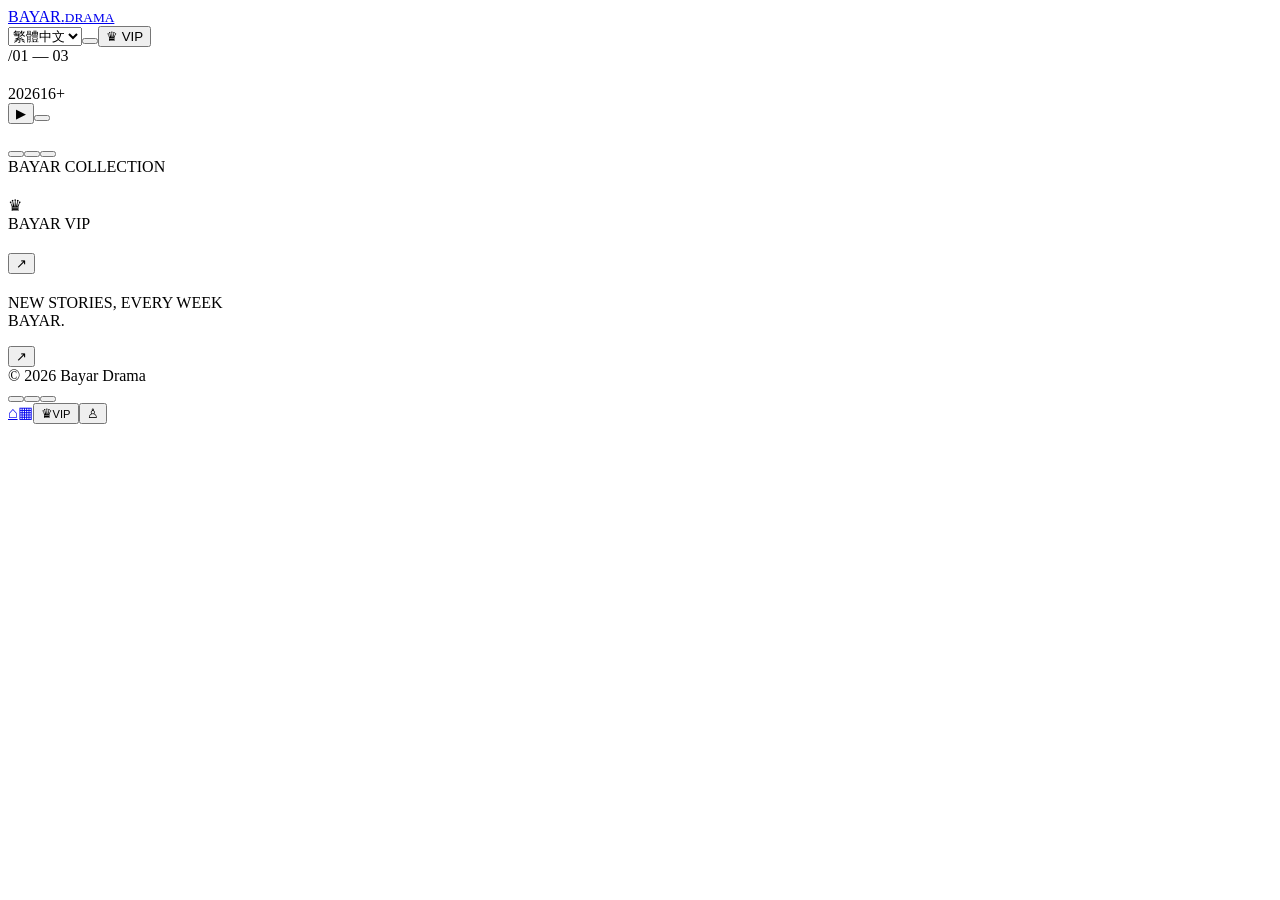
==== index.html @ 7ea013ab "Add interactive demo: index.html" ====
<!doctype html>
<html lang="zh-Hant">
<head><meta charset="utf-8"><meta name="viewport" content="width=device-width,initial-scale=1"><title>BAYAR DRAMA — 故事很短，心動很久。</title><meta name="description" content="Bayar Drama short drama homepage preview"><link rel="stylesheet" href="styles.css?v=4"><link rel="stylesheet" href="experience.css"><link rel="icon" href="data:image/svg+xml,%3Csvg xmlns='http://www.w3.org/2000/svg' viewBox='0 0 64 64'%3E%3Crect width='64' height='64' rx='15' fill='%230A0A0D'/%3E%3Ctext x='15' y='47' font-size='44' font-family='Arial' font-weight='bold' fill='%23B89457'%3EB%3C/text%3E%3C/svg%3E"></head>
<body>
<header class="header"><a class="brand" href="#home" aria-label="Bayar Drama"><span>BAYAR<span class="brand-dot">.</span></span><small>DRAMA</small></a><nav class="desktop-nav"><a href="#home" class="active" data-i18n="home"></a><a href="#library" data-i18n="browse"></a><a href="#new" data-i18n="latest"></a></nav><div class="header-right"><select id="language" aria-label="Language"><option value="mn">Монгол</option><option value="en">English</option><option value="zh" selected>繁體中文</option></select><button class="login" data-action="invite" data-i18n="login"></button><button class="vip-header" data-action="vip">♛ VIP</button></div></header>
<main id="home">
<section class="hero"><div class="hero-image" role="img" aria-label="Cinematic city skyline at dusk"></div><div class="hero-shade"></div><div class="hero-content"><div class="eyebrow"><span class="live-dot"></span><span data-i18n="exclusive"></span><span class="divider">/</span><span>01 — 03</span></div><p class="hero-category" data-i18n="heroCategory"></p><h1 data-i18n="heroTitle"></h1><p class="hero-summary" data-i18n="heroSummary"></p><div class="hero-meta"><span>2026</span><span>16+</span><span data-i18n="episodes"></span><span class="sub-label" data-i18n="subtitles"></span></div><div class="hero-actions"><button class="primary" data-action="watch"><span>▶</span><span data-i18n="watch"></span></button><button class="secondary" data-action="detail" data-i18n="details"></button></div><p class="free-note" data-i18n="free"></p></div><div class="hero-footer"><span data-i18n="heroCaption"></span><div class="hero-pages"><button class="selected" aria-label="Featured drama 1" data-hero="0"></button><button aria-label="Featured drama 2" data-hero="1"></button><button aria-label="Featured drama 3" data-hero="2"></button></div></div></section>
<div class="content-wrap"><section class="discover-intro"><div><span class="section-kicker">BAYAR COLLECTION</span><h2 data-i18n="discover"></h2></div><p data-i18n="discoverCopy"></p></section><div class="categories" role="group" aria-label="Drama categories"></div>
<section id="library" class="drama-section"><div class="section-heading"><h2><span class="accent-line"></span><span data-i18n="trending"></span></h2><span class="section-side" data-i18n="week"></span></div><div id="trending" class="poster-grid"></div><p class="empty" hidden data-i18n="empty"></p></section>
<section class="vip-banner"><div class="vip-emblem">♛</div><div class="vip-copy"><span class="section-kicker gold">BAYAR VIP</span><h2 data-i18n="vipTitle"></h2><p data-i18n="vipCopy"></p></div><button class="gold-button" data-action="vip"><span data-i18n="vipButton"></span><span>↗</span></button></section>
<section id="new" class="drama-section"><div class="section-heading"><h2><span class="accent-line"></span><span data-i18n="new"></span></h2><span class="section-side">NEW STORIES, EVERY WEEK</span></div><div id="newGrid" class="poster-grid compact"></div></section>
<section class="closing"><span class="brand-mini">BAYAR.</span><p data-i18n="closing"></p><button class="text-button" data-action="invite"><span data-i18n="invite"></span> ↗</button></section></div>
</main><footer><span>© 2026 Bayar Drama</span><div><button data-action="support" data-i18n="support"></button><button data-action="privacy" data-i18n="privacy"></button><button data-action="terms" data-i18n="terms"></button></div><small data-i18n="demo"></small></footer>
<nav class="mobile-nav"><a href="#home" class="active"><span>⌂</span><small data-i18n="home"></small></a><a href="#library"><span>▦</span><small data-i18n="browse"></small></a><button data-action="vip"><span class="gold">♛</span><small>VIP</small></button><button data-action="invite"><span>♙</span><small data-i18n="account"></small></button></nav>
<dialog id="previewDialog"><button class="dialog-close" aria-label="Close">×</button><span class="section-kicker">BAYAR DRAMA</span><h2 id="dialogTitle"></h2><p id="dialogText"></p><button class="primary dialog-ok" data-i18n="okay"></button></dialog><script src="shared.js"></script><script src="app.js"></script><script src="experience.js"></script></body></html>
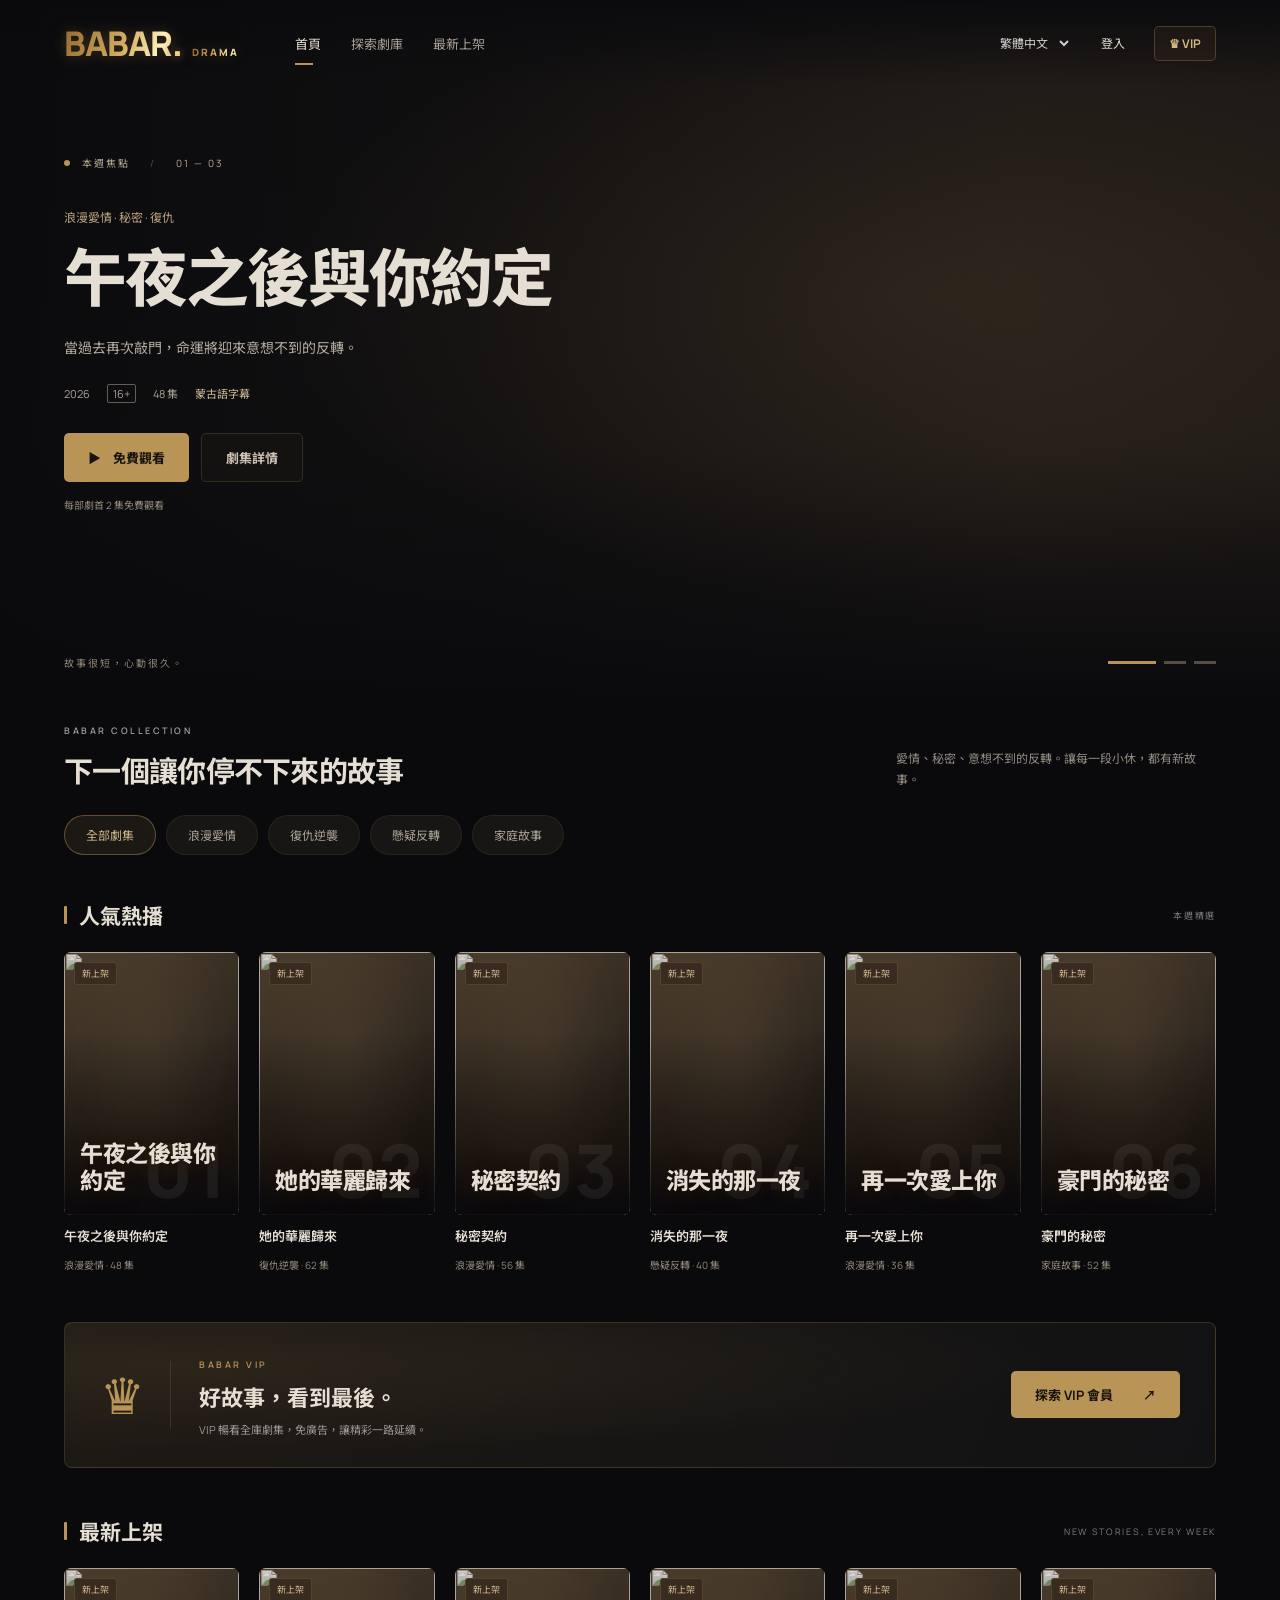
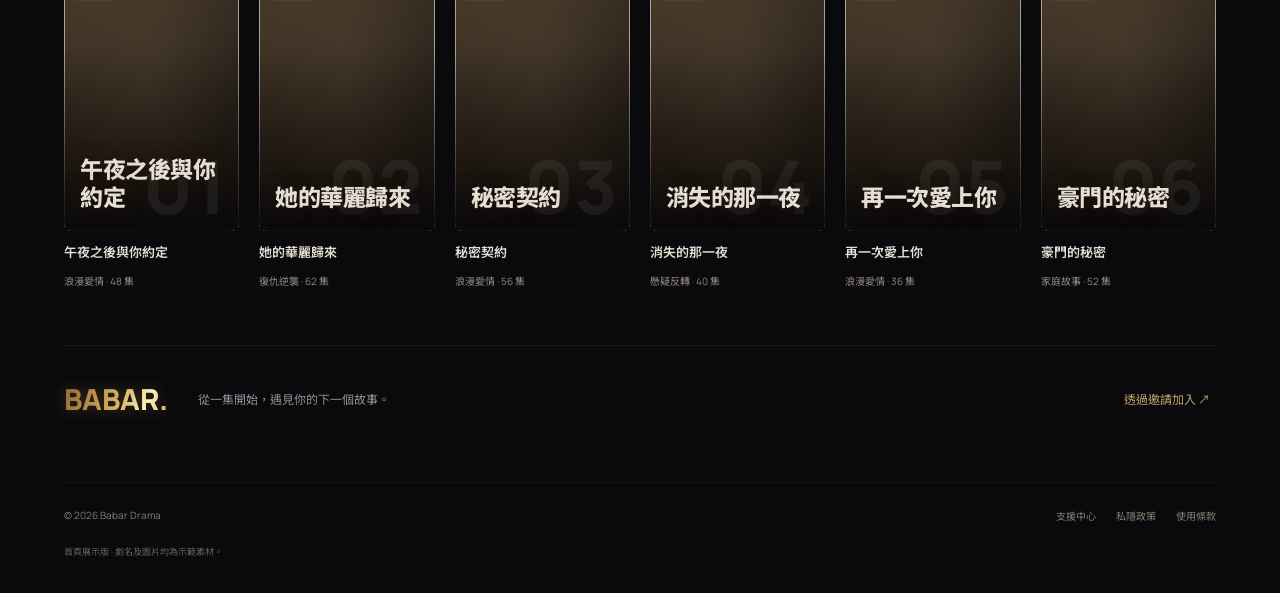
==== commit cc89c62f: "Use temporary demonstration brand" ====
--- a/index.html
+++ b/index.html
@@ -1,18 +1,18 @@
 <!doctype html>
 <html lang="zh-Hant">
-<head><meta charset="utf-8"><meta name="viewport" content="width=device-width,initial-scale=1"><title>BAYAR DRAMA — 故事很短，心動很久。</title><meta name="description" content="Bayar Drama short drama homepage preview"><link rel="stylesheet" href="styles.css?v=4"><link rel="stylesheet" href="experience.css"><link rel="icon" href="data:image/svg+xml,%3Csvg xmlns='http://www.w3.org/2000/svg' viewBox='0 0 64 64'%3E%3Crect width='64' height='64' rx='15' fill='%230A0A0D'/%3E%3Ctext x='15' y='47' font-size='44' font-family='Arial' font-weight='bold' fill='%23B89457'%3EB%3C/text%3E%3C/svg%3E"></head>
+<head><meta charset="utf-8"><meta name="viewport" content="width=device-width,initial-scale=1"><title>BABAR DRAMA — 故事很短，心動很久。</title><meta name="description" content="Babar Drama short drama homepage preview"><link rel="stylesheet" href="styles.css?v=4"><link rel="stylesheet" href="experience.css"><link rel="icon" href="data:image/svg+xml,%3Csvg xmlns='http://www.w3.org/2000/svg' viewBox='0 0 64 64'%3E%3Crect width='64' height='64' rx='15' fill='%230A0A0D'/%3E%3Ctext x='15' y='47' font-size='44' font-family='Arial' font-weight='bold' fill='%23B89457'%3EB%3C/text%3E%3C/svg%3E"></head>
 <body>
-<header class="header"><a class="brand" href="#home" aria-label="Bayar Drama"><span>BAYAR<span class="brand-dot">.</span></span><small>DRAMA</small></a><nav class="desktop-nav"><a href="#home" class="active" data-i18n="home"></a><a href="#library" data-i18n="browse"></a><a href="#new" data-i18n="latest"></a></nav><div class="header-right"><select id="language" aria-label="Language"><option value="mn">Монгол</option><option value="en">English</option><option value="zh" selected>繁體中文</option></select><button class="login" data-action="invite" data-i18n="login"></button><button class="vip-header" data-action="vip">♛ VIP</button></div></header>
+<header class="header"><a class="brand" href="#home" aria-label="Babar Drama"><span>BABAR<span class="brand-dot">.</span></span><small>DRAMA</small></a><nav class="desktop-nav"><a href="#home" class="active" data-i18n="home"></a><a href="#library" data-i18n="browse"></a><a href="#new" data-i18n="latest"></a></nav><div class="header-right"><select id="language" aria-label="Language"><option value="mn">Монгол</option><option value="en">English</option><option value="zh" selected>繁體中文</option></select><button class="login" data-action="invite" data-i18n="login"></button><button class="vip-header" data-action="vip">♛ VIP</button></div></header>
 <main id="home">
 <section class="hero"><div class="hero-image" role="img" aria-label="Cinematic city skyline at dusk"></div><div class="hero-shade"></div><div class="hero-content"><div class="eyebrow"><span class="live-dot"></span><span data-i18n="exclusive"></span><span class="divider">/</span><span>01 — 03</span></div><p class="hero-category" data-i18n="heroCategory"></p><h1 data-i18n="heroTitle"></h1><p class="hero-summary" data-i18n="heroSummary"></p><div class="hero-meta"><span>2026</span><span>16+</span><span data-i18n="episodes"></span><span class="sub-label" data-i18n="subtitles"></span></div><div class="hero-actions"><button class="primary" data-action="watch"><span>▶</span><span data-i18n="watch"></span></button><button class="secondary" data-action="detail" data-i18n="details"></button></div><p class="free-note" data-i18n="free"></p></div><div class="hero-footer"><span data-i18n="heroCaption"></span><div class="hero-pages"><button class="selected" aria-label="Featured drama 1" data-hero="0"></button><button aria-label="Featured drama 2" data-hero="1"></button><button aria-label="Featured drama 3" data-hero="2"></button></div></div></section>
-<div class="content-wrap"><section class="discover-intro"><div><span class="section-kicker">BAYAR COLLECTION</span><h2 data-i18n="discover"></h2></div><p data-i18n="discoverCopy"></p></section><div class="categories" role="group" aria-label="Drama categories"></div>
+<div class="content-wrap"><section class="discover-intro"><div><span class="section-kicker">BABAR COLLECTION</span><h2 data-i18n="discover"></h2></div><p data-i18n="discoverCopy"></p></section><div class="categories" role="group" aria-label="Drama categories"></div>
 <section id="library" class="drama-section"><div class="section-heading"><h2><span class="accent-line"></span><span data-i18n="trending"></span></h2><span class="section-side" data-i18n="week"></span></div><div id="trending" class="poster-grid"></div><p class="empty" hidden data-i18n="empty"></p></section>
-<section class="vip-banner"><div class="vip-emblem">♛</div><div class="vip-copy"><span class="section-kicker gold">BAYAR VIP</span><h2 data-i18n="vipTitle"></h2><p data-i18n="vipCopy"></p></div><button class="gold-button" data-action="vip"><span data-i18n="vipButton"></span><span>↗</span></button></section>
+<section class="vip-banner"><div class="vip-emblem">♛</div><div class="vip-copy"><span class="section-kicker gold">BABAR VIP</span><h2 data-i18n="vipTitle"></h2><p data-i18n="vipCopy"></p></div><button class="gold-button" data-action="vip"><span data-i18n="vipButton"></span><span>↗</span></button></section>
 <section id="new" class="drama-section"><div class="section-heading"><h2><span class="accent-line"></span><span data-i18n="new"></span></h2><span class="section-side">NEW STORIES, EVERY WEEK</span></div><div id="newGrid" class="poster-grid compact"></div></section>
-<section class="closing"><span class="brand-mini">BAYAR.</span><p data-i18n="closing"></p><button class="text-button" data-action="invite"><span data-i18n="invite"></span> ↗</button></section></div>
-</main><footer><span>© 2026 Bayar Drama</span><div><button data-action="support" data-i18n="support"></button><button data-action="privacy" data-i18n="privacy"></button><button data-action="terms" data-i18n="terms"></button></div><small data-i18n="demo"></small></footer>
+<section class="closing"><span class="brand-mini">BABAR.</span><p data-i18n="closing"></p><button class="text-button" data-action="invite"><span data-i18n="invite"></span> ↗</button></section></div>
+</main><footer><span>© 2026 Babar Drama</span><div><button data-action="support" data-i18n="support"></button><button data-action="privacy" data-i18n="privacy"></button><button data-action="terms" data-i18n="terms"></button></div><small data-i18n="demo"></small></footer>
 <nav class="mobile-nav"><a href="#home" class="active"><span>⌂</span><small data-i18n="home"></small></a><a href="#library"><span>▦</span><small data-i18n="browse"></small></a><button data-action="vip"><span class="gold">♛</span><small>VIP</small></button><button data-action="invite"><span>♙</span><small data-i18n="account"></small></button></nav>
-<dialog id="previewDialog"><button class="dialog-close" aria-label="Close">×</button><span class="section-kicker">BAYAR DRAMA</span><h2 id="dialogTitle"></h2><p id="dialogText"></p><button class="primary dialog-ok" data-i18n="okay"></button></dialog><script src="shared.js"></script><script src="app.js"></script><script src="experience.js"></script></body></html>
+<dialog id="previewDialog"><button class="dialog-close" aria-label="Close">×</button><span class="section-kicker">BABAR DRAMA</span><h2 id="dialogTitle"></h2><p id="dialogText"></p><button class="primary dialog-ok" data-i18n="okay"></button></dialog><script src="shared.js"></script><script src="app.js"></script><script src="experience.js"></script></body></html>
 
 
 
--- a/styles.css
+++ b/styles.css
@@ -0,0 +1,52 @@
+@import url('https://fonts.googleapis.com/css2?family=Manrope:wght@400;500;600;700;800&family=Noto+Sans+TC:wght@400;500;700&display=swap');
+:root{color-scheme:dark;--bg:#0a0a0d;--panel:#141418;--white:#f0ece8;--muted:#929096;--red:#92283f;--gold:#b89457}*{box-sizing:border-box}html{scroll-behavior:smooth;scroll-padding-top:95px}body{margin:0;background:var(--bg);color:var(--white);font-family:Manrope,'Noto Sans TC',Arial,sans-serif}button,a,select{-webkit-tap-highlight-color:transparent}button,select{font:inherit}button,a{touch-action:manipulation}button{cursor:pointer}a{color:inherit;text-decoration:none}button:focus-visible,a:focus-visible,select:focus-visible{outline:2px solid var(--gold);outline-offset:5px}button{color:inherit} .header{height:86px;padding:0 5%;display:flex;align-items:center;gap:56px;position:absolute;top:0;z-index:10;width:100%;background:linear-gradient(#09090dda,transparent)}.brand{display:flex;align-items:baseline;gap:10px}.brand>span{font-size:34px;font-weight:800;letter-spacing:-2px}.brand-dot{color:#b8445b}.brand small{font-size:10px;letter-spacing:3px}.desktop-nav{display:flex;gap:30px;font-size:13px;color:#bbb6b8}.desktop-nav a.active{color:var(--white);position:relative}.desktop-nav a.active:after{content:'';position:absolute;bottom:-12px;left:0;width:18px;height:2px;background:var(--red)}.header-right{margin-left:auto;display:flex;align-items:center;gap:23px;font-size:12px}.header select{border:0;background:transparent;color:#d1cbcb;max-width:106px;padding:8px}.header option{background:var(--panel)}.login{border:0;background:transparent}.vip-header{border:1px solid #b894574d;border-radius:5px;background:#b8945710;color:#d4b77f;padding:8px 14px;font-weight:700}.hero{min-height:670px;height:78vh;max-height:850px;position:relative;overflow:hidden;background:#211921}.hero-image{position:absolute;inset:0;background:url('https://images.unsplash.com/photo-1519608487953-e999c86e7455?auto=format&fit=crop&w=2200&q=85') center 48%/cover;opacity:.7;filter:saturate(.6)}.hero-shade{position:absolute;inset:0;background:linear-gradient(90deg,#0a0a0ded 0%,#0a0a0d9c 39%,#0a0a0d08 80%),linear-gradient(0deg,#0a0a0d 0%,transparent 32%,#0a0a0d18 80%)}.hero-content{position:relative;padding:155px 5% 95px;max-width:780px}.eyebrow{display:flex;gap:12px;align-items:center;font-size:10px;letter-spacing:2px;color:#ccc2c7}.live-dot{width:6px;height:6px;border-radius:50%;background:#c25169}.divider{opacity:.4;margin:0 8px}.hero-category{margin:38px 0 16px;color:#d8b2bb;font-size:12px}.hero h1{font-size:clamp(40px,4.9vw,70px);line-height:1.12;letter-spacing:-2px;max-width:660px;margin:0 0 23px;font-weight:800;white-space:pre-line}.hero-summary{max-width:410px;font-size:14px;line-height:1.9;color:#b9b2b8}.hero-meta{display:flex;align-items:center;gap:17px;font-size:11px;color:#b5aeb1;margin-top:22px}.hero-meta>span:nth-child(2){border:1px solid #71686c;padding:1px 5px;border-radius:2px}.sub-label{color:#d0bd99}.hero-actions{display:flex;gap:12px;margin-top:30px}.primary,.secondary,.gold-button{border:0;border-radius:5px;padding:14px 24px;font-size:13px;font-weight:700;display:inline-flex;align-items:center;justify-content:center;gap:12px}.primary{background:var(--red);color:#fff}.primary:hover{background:#ab304b}.secondary{border:1px solid #ffffff28;background:#ffffff09}.secondary:hover{background:#ffffff16}.free-note{font-size:10px;color:#998f95;margin-top:15px}.hero-footer{position:absolute;bottom:32px;left:5%;right:5%;display:flex;align-items:center;justify-content:space-between;font-size:10px;letter-spacing:2px;color:#898189}.hero-pages{display:flex;gap:8px}.hero-pages button{width:22px;height:3px;border:0;background:#686067;padding:0}.hero-pages button.selected{width:48px;background:#ac3a53}.content-wrap{max-width:1600px;margin:auto;padding:15px 5% 0}.discover-intro{display:flex;justify-content:space-between;align-items:flex-end;margin-bottom:24px}.section-kicker{font-size:9px;letter-spacing:2.5px;color:#a49c9e;font-weight:600}.discover-intro h2{font-size:29px;letter-spacing:-.7px;margin:9px 0 0}.discover-intro p{max-width:320px;font-size:12px;color:var(--muted);line-height:1.8;margin:0}.categories{display:flex;gap:10px;margin-bottom:40px;overflow:auto;padding-bottom:5px}.categories button{white-space:nowrap;font-size:12px;padding:10px 21px;border:1px solid #ffffff13;border-radius:30px;background:#151419;color:#aaa2a8}.categories button.active{background:#782137;border-color:#9b314a;color:#fff}.drama-section{margin-bottom:48px}.section-heading{display:flex;justify-content:space-between;align-items:center;margin-bottom:22px;gap:12px}.section-heading h2{font-size:21px;font-weight:700;display:flex;align-items:center;gap:12px;margin:0}.accent-line{height:18px;width:3px;background:var(--red);border-radius:1px}.section-side{font-size:9px;letter-spacing:1.7px;color:#817a82}.poster-grid{display:grid;grid-template-columns:repeat(6,minmax(0,1fr));gap:20px}.poster-card{border:0;text-align:left;background:none;padding:0;min-width:0}.poster{position:relative;aspect-ratio:2/3;border-radius:7px;overflow:hidden;background:linear-gradient(145deg,var(--tone),#181117)}.poster img{height:100%;width:100%;object-fit:cover;opacity:.77;transition:transform .4s}.poster-card:hover img{transform:scale(1.04)}.poster:after{content:'';position:absolute;inset:0;background:linear-gradient(transparent 30%,#08070ba6 75%,#08070bf2)}.poster-label{position:absolute;top:10px;left:10px;z-index:1;font-size:9px;border-radius:3px;padding:4px 7px;background:#8b263d;color:#fff}.poster-label.vip{background:#b89457;color:#17120b}.poster-title{position:absolute;bottom:20px;left:16px;right:12px;z-index:1;font-size:clamp(15px,1.8vw,25px);font-weight:800;line-height:1.2;white-space:pre-line;letter-spacing:-.5px}.poster-number{position:absolute;bottom:8px;right:12px;z-index:1;color:#ffffff10;font-size:74px;font-weight:800;line-height:1}.card-title{margin:12px 0 5px;font-size:13px;line-height:1.5;font-weight:600}.card-meta{font-size:10px;color:#89818b}.vip-banner{border:1px solid #b8945738;background:radial-gradient(ellipse at 10% 30%,#b8945712,transparent 60%),#131114;border-radius:8px;padding:28px 35px;display:flex;gap:28px;align-items:center;margin-bottom:48px}.vip-emblem{font-size:50px;color:#b89457;padding-right:25px;border-right:1px solid #b8945730}.gold{color:var(--gold)}.vip-copy h2{font-size:22px;margin:7px 0}.vip-copy p{font-size:11px;line-height:1.8;color:#9f9696;margin:0}.gold-button{margin-left:auto;background:#b89457;color:#17120b;gap:30px;white-space:nowrap}.closing{margin:55px 0 30px;padding:32px 0;border-top:1px solid #ffffff10;display:flex;align-items:center;gap:30px}.brand-mini{font-size:29px;font-weight:800;color:#72626a;letter-spacing:-1.5px}.closing p{color:#958a93;font-size:12px}.text-button{border:0;background:none;color:#c5667d;font-size:12px;margin-left:auto}footer{border-top:1px solid #ffffff0b;margin:0 5%;padding:25px 0 35px;display:flex;align-items:center;gap:22px;font-size:10px;color:#746f77;flex-wrap:wrap}footer>div{display:flex;gap:20px;margin-left:auto}footer button{border:0;background:none;color:inherit;font-size:10px;padding:0}footer small{width:100%;font-size:9px;color:#58525b}.mobile-nav{display:none}dialog{border:1px solid #ffffff21;border-radius:12px;background:#181419;color:var(--white);max-width:440px;width:calc(100% - 40px);padding:38px}dialog::backdrop{background:#000a;backdrop-filter:blur(5px)}dialog h2{font-size:23px;margin:16px 0}dialog p{font-size:14px;color:#b8afb6;line-height:1.9}.dialog-close{position:absolute;right:15px;top:12px;background:none;border:0;font-size:25px;color:#999}.dialog-ok{margin-top:14px}.empty{color:var(--muted);padding:25px 0}
+@media(min-width:1700px){.header{padding-left:calc((100% - 1440px)/2);padding-right:calc((100% - 1440px)/2)}.hero-content{margin-left:calc((100% - 1440px)/2 - 5%)}}
+@media(max-width:1000px){.header{gap:30px}.poster-grid{grid-template-columns:repeat(3,minmax(0,1fr))}.poster-title{font-size:27px}.hero{min-height:640px}.hero-content{max-width:650px}.discover-intro p{max-width:240px}.vip-banner{padding:24px}.vip-copy h2{font-size:19px}}
+@media(max-width:640px){html{scroll-padding-top:20px}.header{height:70px;padding:0 6%;gap:10px}.brand>span{font-size:28px}.brand small{font-size:8px;letter-spacing:2px}.desktop-nav,.login,.vip-header{display:none}.header-right{gap:0}.header select{font-size:11px;max-width:93px}.hero{height:auto;min-height:625px}.hero-image{background-position:65% center}.hero-shade{background:linear-gradient(0deg,#0a0a0d 0%,#0a0a0d9c 40%,#0a0a0d10 90%),linear-gradient(90deg,#0a0a0d6b,transparent)}.hero-content{padding:175px 6% 90px}.eyebrow{font-size:9px;letter-spacing:1px}.hero-category{margin-top:27px;font-size:11px}.hero h1{font-size:43px;letter-spacing:-1.5px;max-width:360px;margin-bottom:17px}.hero-summary{font-size:12px;max-width:315px;line-height:1.85}.hero-meta{font-size:10px;gap:12px;margin-top:19px}.hero-actions{margin-top:24px}.primary,.secondary{padding:13px 20px;font-size:12px}.hero-footer{left:6%;right:6%;bottom:29px;letter-spacing:1px;font-size:8px}.hero-pages button{width:15px}.hero-pages button.selected{width:30px}.content-wrap{padding:12px 6% 0}.discover-intro{align-items:start;margin-bottom:20px}.discover-intro h2{font-size:24px}.discover-intro p{display:none}.section-kicker{font-size:8px}.categories{gap:8px;margin-bottom:28px;margin-right:-6vw}.categories button{font-size:11px;padding:9px 17px}.section-heading{margin-bottom:17px}.section-heading h2{font-size:19px}.section-side{font-size:8px;letter-spacing:.5px}.poster-grid{display:flex;overflow:auto;gap:12px;margin-right:-6vw;padding-right:6vw;padding-bottom:12px;scroll-snap-type:x proximity}.poster-card{flex:0 0 43%;scroll-snap-align:start}.poster-title{font-size:22px;left:12px;bottom:17px}.poster-label{font-size:8px;left:8px;top:8px}.card-title{font-size:12px;margin-top:10px}.card-meta{font-size:9px}.drama-section{margin-bottom:30px}.vip-banner{padding:22px;gap:14px;flex-wrap:wrap;margin-bottom:34px}.vip-emblem{font-size:37px;border:0;padding:0}.vip-copy{flex:1}.vip-copy h2{font-size:18px}.vip-copy p{font-size:10px}.gold-button{margin:3px 0 0 0;width:100%;padding:12px}.closing{margin:20px 0 10px;gap:15px;flex-wrap:wrap;padding:25px 0}.closing p{font-size:11px;max-width:210px;margin:0}.text-button{margin:0;padding:0}footer{margin:0 6%;padding-bottom:95px;font-size:9px;gap:16px}footer>div{margin-left:0;gap:17px}.mobile-nav{position:fixed;z-index:20;bottom:0;left:0;right:0;background:#111116ed;backdrop-filter:blur(15px);border-top:1px solid #ffffff13;display:flex;justify-content:space-around;padding:9px 10px max(10px,env(safe-area-inset-bottom))}.mobile-nav a,.mobile-nav button{width:65px;border:0;background:none;color:#89808a;text-align:center;display:flex;align-items:center;flex-direction:column;gap:4px}.mobile-nav .active{color:#ca7187}.mobile-nav span{font-size:23px;line-height:1.2}.mobile-nav small{font-size:9px}}
+@media(prefers-reduced-motion:reduce){html{scroll-behavior:auto}.poster img{transition:none}}
+/* Matte antique gold brand palette with warm charcoal depth. */
+/* Polished gold wordmark, with restrained moving highlights. */
+.brand>span,.brand small,.brand-mini{ text-transform:uppercase;background:linear-gradient(110deg,#92672e 0%,#d3ad62 22%,#fff0bc 34%,#b88c42 46%,#efd28b 65%,#fff6d6 73%,#bd924b 85%,#92672e 100%);background-size:250% 100%;background-clip:text;-webkit-background-clip:text;color:transparent;filter:drop-shadow(0 0 7px #c99d4545);animation:brand-shimmer 6s ease-in-out infinite}
+.brand>span{letter-spacing:-1px}
+.brand .brand-dot{color:#eed18b;text-shadow:0 0 9px #e7c37180}
+.brand small{font-weight:800;letter-spacing:2px}
+.brand-mini{letter-spacing:0}
+@keyframes brand-shimmer{0%,100%{background-position:0% 50%}50%{background-position:100% 50%}}
+@media(prefers-reduced-motion:reduce){.brand>span,.brand small,.brand-mini{animation:none}}
+:root{--red:#B89457;--gold:#B89457;--white:#e5ded3;--muted:#938b82;--panel:#171513}
+.brand-dot{color:#B89457}
+.header{background:linear-gradient(#0a0a0de8,transparent)}
+.desktop-nav{color:#aaa298}
+.hero{background:#201b17}
+.hero-image{filter:saturate(.35) sepia(.2);opacity:.62}
+.hero-shade{background:radial-gradient(ellipse at 74% 42%,#b894571c,transparent 52%),linear-gradient(90deg,#0a0a0df2 0%,#0a0a0da8 39%,#0a0a0d10 80%),linear-gradient(0deg,#0a0a0d 0%,transparent 36%,#0a0a0d24 80%)}
+.live-dot{background:#B89457}
+.eyebrow{color:#b9aa95}
+.hero-category{color:#bba37d}
+.hero-summary{color:#b4aba0}
+.hero-meta{color:#aaa298}
+.hero-meta>span:nth-child(2){border-color:#655e53}
+.free-note{color:#958b7d}
+.hero-footer{color:#8d8377}
+.hero-pages button{background:#554d41}
+.hero-pages button.selected{background:#B89457}
+.primary{background:#B89457;color:#17130e}
+.primary:hover{background:#c6a76f}
+.secondary{border-color:#b8945733;background:#201c1759;color:#cfc4b3}
+.secondary:hover{background:#b894571a}
+.categories button{background:#171614;border-color:#b894571a;color:#aaa195}
+.categories button.active{background:#b894571b;border-color:#b8945770;color:#cdb589}
+.poster{background:linear-gradient(145deg,#4b3c2b,#181614)}
+.poster img{filter:saturate(.5) sepia(.13)}
+.poster:after{background:radial-gradient(ellipse at 50% 35%,#d8b18312,transparent 65%),linear-gradient(transparent 30%,#140e09a6 75%,#08070bf2)}
+.poster-label{background:#382b1f;color:#d8be96;border:1px solid #b8945738}
+.poster-label.vip{background:#B89457;color:#17120b;border-color:transparent}
+.poster-title{color:#e5ded3;text-shadow:0 2px 18px #211306}
+.card-meta{color:#93887c}
+.vip-banner{background:radial-gradient(ellipse at 10% 30%,#b894571a,transparent 60%),linear-gradient(110deg,#1d1914,#121214)}
+.brand-mini{color:transparent}
+.text-button{color:#bfa16b}
+footer{color:#847c70}footer small{color:#696258}
+dialog{background:#191714;border-color:#b8945738}dialog p{color:#b8ae9e}
+@media(max-width:640px){.hero-shade{background:radial-gradient(ellipse at 70% 32%,#b894571c,transparent 55%),linear-gradient(0deg,#0a0a0d 0%,#0a0a0d9c 40%,#0a0a0d10 90%),linear-gradient(90deg,#0a0a0d6b,transparent)}.mobile-nav{background:#141310ed;border-top-color:#b8945721}.mobile-nav .active{color:#B89457}.mobile-nav a,.mobile-nav button{color:#978b7c}.mobile-nav a.active{color:#B89457}}
+
--- a/experience.css
+++ b/experience.css
@@ -0,0 +1,3 @@
+[hidden]{display:none!important}.flow-top{height:82px;padding:0 5%;display:flex;align-items:center;justify-content:space-between;border-bottom:1px solid #b8945720}.flow-top button{background:none;border:0;font-size:12px;color:#b7aa98}.flow-brand{color:#d6b571;font-weight:800;letter-spacing:1px;font-size:24px}.flow-brand small{font-size:10px;letter-spacing:2px}.demo-ribbon{margin:0;background:#b8945710;padding:12px 5%;font-size:10px;color:#b99d72;letter-spacing:.3px}.flow-body{max-width:1400px;margin:auto;padding:44px 5% 100px}.flow-body h1{font-size:38px;line-height:1.2;letter-spacing:-1px}.flow-body h2{font-size:23px}.flow-body p{line-height:1.9}.muted{color:#978e82;font-size:12px}.flow-actions{display:flex;gap:10px;flex-wrap:wrap;margin:25px 0}.detail-layout{display:grid;grid-template-columns:minmax(220px,330px) 1fr;gap:55px}.detail-art{position:relative;align-self:start;aspect-ratio:2/3;overflow:hidden;border-radius:9px;background:#231b16}.detail-art img{width:100%;height:100%;object-fit:cover;filter:saturate(.55)}.detail-art:after{content:'';position:absolute;inset:0;background:linear-gradient(transparent,#0a0a0d90)}.detail-art span{position:absolute;z-index:1;bottom:20px;left:20px;letter-spacing:2px;font-size:9px;color:#d0b887}.detail-copy>p{max-width:600px;color:#b2a89a;font-size:14px}.detail-meta{color:#b89457!important}.episode-grid{display:grid;grid-template-columns:repeat(8,minmax(0,1fr));gap:9px;margin-top:20px}.episode-grid button{border:1px solid #ffffff0d;background:#171619;border-radius:5px;min-height:65px;padding:8px;color:#827b72}.episode-grid b{display:block;font-size:15px}.episode-grid small{display:block;font-size:9px;margin-top:5px}.episode-grid .available{color:#ccbea5}.episode-grid .selected{background:#b894571c;border-color:#b89457;color:#ddc18d}.auth-card,.checkout-card{max-width:530px;margin:20px auto;padding:35px;background:#171513;border:1px solid #b8945728;border-radius:12px}.auth-card h1,.checkout-card h1{font-size:29px}.account-tabs{display:flex;gap:10px;border-bottom:1px solid #b8945720;margin:25px 0}.account-tabs button{border:0;background:none;color:#9b8e7e;padding:13px 16px;font-size:13px}.account-tabs .active{color:#d0af72;border-bottom:2px solid #b89457}form label{display:block;font-size:12px;margin:20px 0;color:#bfb09a}form input,.search-box input{display:block;width:100%;background:#0f0e10;border:1px solid #b8945730;border-radius:5px;padding:13px;color:#e0d7c8;font:inherit;margin-top:8px}form .primary{width:100%}#authError,#unlockError{font-size:12px;color:#dba77b}.store-heading{text-align:center;margin-bottom:40px}.store-heading p{color:#ab9c84}.plans{display:grid;grid-template-columns:repeat(3,1fr);gap:20px}.plan{padding:30px;background:linear-gradient(140deg,#211b14,#141315);border:1px solid #b8945730;border-radius:9px}.plan.recommended{border-color:#b89457}.price{font-size:35px;letter-spacing:-1px}.price small{font-size:17px}.plan button{width:100%}.coin-plans{display:grid;grid-template-columns:repeat(4,1fr);gap:15px;margin-top:25px}.coin-plans button{display:flex;flex-direction:column;gap:17px;align-items:center;background:#171513;border:1px solid #b8945733;border-radius:8px;padding:27px 15px}.coin-plans strong{font-size:18px}.coin-plans button>span:last-child{font-size:14px;color:#bfa575}.coin-symbol{font-size:32px;color:#b89457}.order-summary{display:flex;align-items:center;justify-content:space-between;gap:15px;padding:20px 0;border-block:1px solid #b8945728}.order-summary h2{font-size:18px}.mock-pay{text-align:center;margin:25px 0;padding:30px;background:#0e0e10;border:1px dashed #b8945740;border-radius:6px}.mock-pay>span:first-child{font-size:36px;font-weight:800;color:#b89457}.mock-pay p{font-size:13px;color:#b9ad98}.mock-seal{display:inline-block;letter-spacing:6px;color:#b89457;font-size:14px;border:1px solid #b89457;padding:15px}.checkout-card>.primary{width:100%;margin-bottom:15px}.success-icon{color:#b89457;font-size:50px}.profile-heading{display:flex;gap:23px;align-items:center}.profile-heading h1{margin:5px 0}.profile-heading p{margin:0}.profile-heading>.text-button{margin-left:auto}.avatar{width:80px;height:80px;border:1px solid #b8945760;border-radius:50%;display:grid;place-items:center;font-size:30px;color:#b89457;background:#b8945714}.account-stats{display:grid;grid-template-columns:1fr 1fr;gap:20px;margin:32px 0}.account-stats>div{display:flex;flex-direction:column;gap:13px;padding:26px;border:1px solid #b8945728;border-radius:8px;background:#171513}.account-stats small{color:#9b8d78}.account-stats strong{font-size:25px}.account-stats .text-button{margin:0;text-align:left;padding:0}.account-grid{display:grid;grid-template-columns:repeat(4,minmax(0,1fr));gap:22px}.account-grid .poster-card{width:100%}.order-row{display:flex;justify-content:space-between;padding:23px 0;border-bottom:1px solid #b8945720;font-size:13px;gap:20px}.order-row small{display:block;color:#938878;font-size:10px;margin-top:8px}.search-box{display:flex;align-items:center;gap:15px;max-width:600px;margin:25px 0 35px}.search-box span{font-size:35px;color:#b89457}.search-box input{margin:0}.player-layout{display:grid;grid-template-columns:minmax(260px,680px) minmax(260px,1fr);gap:35px}.video-stage{background:#050506;border-radius:9px;overflow:hidden}.sample-scene{height:min(65vh,650px);max-width:390px;position:relative;margin:auto;overflow:hidden;background:#201914}.sample-scene>img{width:100%;height:100%;object-fit:cover;opacity:.6;filter:saturate(.5);transform:scale(1.06)}.sample-scene.playing>img{animation:scene-drift 12s ease-in-out infinite alternate}.scene-light{position:absolute;inset:0;background:radial-gradient(ellipse at 65% 30%,#efd39025,transparent 55%),linear-gradient(transparent,#0a0a0ddb)}.scene-brand{position:absolute;top:25px;left:20px;color:#d8b777;letter-spacing:3px;font-size:10px}.scene-caption{position:absolute;bottom:130px;left:24px;right:24px;font-size:30px;font-weight:800;text-align:center}.scene-caption small{display:block;font-size:12px;margin-top:15px;font-weight:400;color:#d1b174}.sample-scene p{position:absolute;bottom:50px;left:20px;right:20px;font-size:13px;text-align:center;color:#eadfc9;text-shadow:0 1px 4px #000}.big-play{position:absolute;top:40%;left:calc(50% - 28px);width:56px;height:56px;border:1px solid #b8945780;border-radius:50%;background:#14110dcc;color:#dabb7a;font-size:23px}.video-controls{padding:18px 20px}.video-controls input{width:100%;accent-color:#b89457}.video-controls>div{display:flex;gap:17px;align-items:center;flex-wrap:wrap;font-size:11px;margin-top:10px}.video-controls .text-button{margin:0;padding:0}.video-controls select{background:#211c15;border:1px solid #b8945730;padding:5px;font-size:11px}.player-layout aside .episode-grid{grid-template-columns:repeat(5,minmax(0,1fr));max-height:560px;overflow:auto}.player-layout aside h2{font-size:27px}.player-disclaimer{font-size:11px}#videoStage:fullscreen{display:grid;place-content:center}#videoStage:fullscreen .sample-scene{height:85vh;width:48vh}.flow-brand{background:linear-gradient(110deg,#b89457,#fff0bc,#b89457);background-clip:text;-webkit-background-clip:text;color:transparent;filter:drop-shadow(0 0 5px #b8945733)}@keyframes scene-drift{from{transform:scale(1.06) translateX(-1%)}to{transform:scale(1.14) translateX(1%)}}
+@media(max-width:750px){.flow-top{height:65px;padding:0 5%;gap:10px}.flow-top button{font-size:10px}.flow-brand{font-size:18px}.flow-brand small{display:none}.demo-ribbon{font-size:9px;line-height:1.6}.flow-body{padding:25px 5% 100px}.flow-body h1{font-size:28px}.detail-layout{grid-template-columns:1fr;gap:20px}.detail-art{max-width:200px;margin:auto;width:100%}.detail-copy h1{text-align:center}.detail-copy .section-kicker{display:block;text-align:center}.episode-grid{grid-template-columns:repeat(5,minmax(0,1fr));gap:7px}.episode-grid button{min-height:60px}.plans{grid-template-columns:1fr;gap:12px}.plan{padding:22px;display:grid;grid-template-columns:1fr 1fr;align-items:center;gap:5px 15px}.plan h2{margin:9px 0}.plan .price{font-size:28px;margin:0;grid-column:2;grid-row:1/3}.plan button{grid-column:1/-1;margin-top:12px}.coin-plans{grid-template-columns:1fr 1fr;gap:12px}.coin-plans strong{font-size:15px}.auth-card,.checkout-card{padding:22px;margin:0 auto}.profile-heading{gap:14px;flex-wrap:wrap}.avatar{width:55px;height:55px}.profile-heading h1{font-size:23px}.profile-heading>.text-button{margin:0}.account-stats{gap:10px}.account-stats>div{padding:18px 14px}.account-stats strong{font-size:19px}.account-grid{grid-template-columns:repeat(2,minmax(0,1fr));gap:15px}.account-tabs{gap:0}.account-tabs button{font-size:11px;padding:12px}.player-layout{grid-template-columns:1fr;gap:15px}.sample-scene{height:60vh}.player-layout aside .episode-grid{grid-template-columns:repeat(5,minmax(0,1fr));max-height:250px}.scene-caption{font-size:25px}.order-summary{align-items:start}.order-summary h2{font-size:15px}.order-summary strong{font-size:15px;white-space:nowrap}}
+@media(prefers-reduced-motion:reduce){.sample-scene.playing>img{animation:none}}
